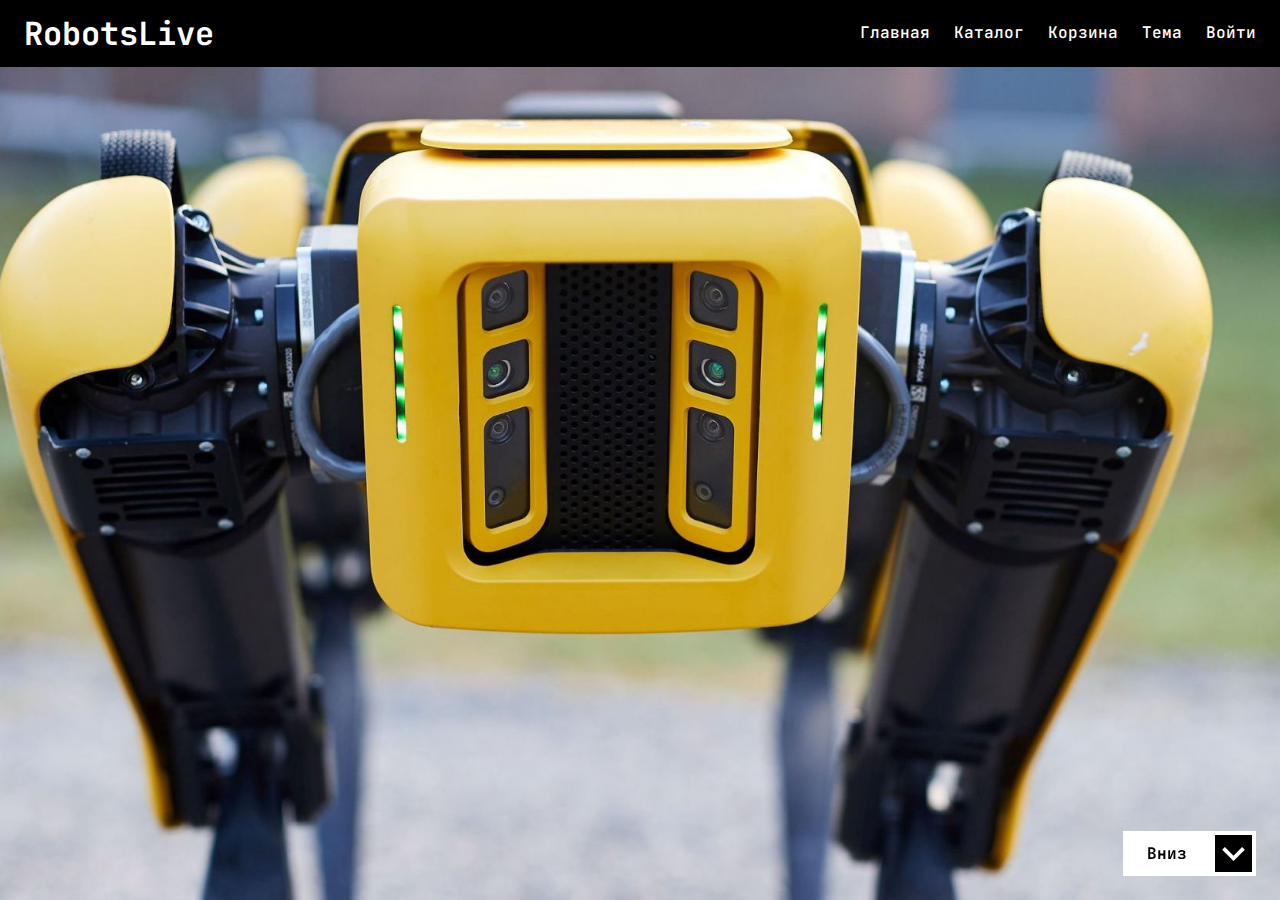
==== index.html @ 4afeef81 "включение sw" ====
<!DOCTYPE html>
<html lang="ru">

<head>
	<meta charset="UTF-8" />
	<meta http-equiv="X-UA-Compatible" content="IE=edge" />
	<meta name="viewport" content="width=device-width, user-scalable=no initial-scale=1" />
	<title>RobotsLive</title>
	<!-- Set icon -->
	<link rel="apple-touch-icon" sizes="57x57" href="/access/config/apple-icon-57x57.png">
	<link rel="apple-touch-icon" sizes="60x60" href="/access/config/apple-icon-60x60.png">
	<link rel="apple-touch-icon" sizes="72x72" href="/access/config/apple-icon-72x72.png">
	<link rel="apple-touch-icon" sizes="76x76" href="/access/config/apple-icon-76x76.png">
	<link rel="apple-touch-icon" sizes="114x114" href="/access/config/apple-icon-114x114.png">
	<link rel="apple-touch-icon" sizes="120x120" href="/access/config/apple-icon-120x120.png">
	<link rel="apple-touch-icon" sizes="144x144" href="/access/config/apple-icon-144x144.png">
	<link rel="apple-touch-icon" sizes="152x152" href="/access/config/apple-icon-152x152.png">
	<link rel="apple-touch-icon" sizes="180x180" href="/access/config/apple-icon-180x180.png">
	<link rel="icon" type="image/png" sizes="192x192" href="/access/config/android-icon-192x192.png">
	<link rel="icon" type="image/png" sizes="32x32" href="/access/config/favicon-32x32.png">
	<link rel="icon" type="image/png" sizes="96x96" href="/access/config/favicon-96x96.png">
	<link rel="icon" type="image/png" sizes="16x16" href="/access/config/favicon-16x16.png">
	<!-- Set theme and manifest -->
	<link rel="manifest" href="/access/config/manifest.json">
	<meta name="msapplication-TileColor" content="#ffffff">
	<meta name="msapplication-TileImage" content="/access/config/ms-icon-144x144.png">
	<meta name="theme-color" content="#000000">
	<!-- Set style -->
	<link rel="stylesheet" href="/access/css/main.css" />
</head>

<body id="bodybox" class="style-text night-theme one-color">
	<div class="header one-color flat-block">
		<h1 class="high-text two-color">RobotsLive</h1>
		<img id="nav-btn" class="nav-btn" src="/access/icon/nav-burger.svg" />
		<div id="nav-menu" class="nav nav-close transition">
			<a class="a-text two-color" href="/">
				<p class="norm-text">Главная</p>
			</a>
			<a class="a-text two-color" href="/catalog.html">
				<p class="norm-text">Каталог</p>
			</a>
			<a class="a-text two-color" href="/basket.html">
				<p class="norm-text">Корзина</p>
			</a>
			<div id="toggle-theme" class="a-text two-color">
				<p class="norm-text">Тема</p>
			</div>
			<a class="a-text two-color" href="#">
				<p class="norm-text">Войти</p>
			</a>
		</div>
	</div>
	<div class="main">
		<div class="content scroll-align-start scroll-snap-main">
			<div class="banner filling-block scroll-align-start">
				<img class="banner-img" src="/access/img/banner1.jpg" />
				<div class="banner-content norm-block">
					<div class="btn-with-icon one-root-color">
						<div class="btn-place-text two-root-color">
							<p class="btn-text one-root-color">Вниз</p>
						</div>
						<div class="btn-place-icon one-root-color">
							<div class="btn-icon-border two-root-color"></div>
							<img class="btn-icon" src="/access/icon/arrow-down.svg" />
						</div>
					</div>
				</div>
			</div>
			<div class="container-limit filling-block flex-block-column norm-block scroll-align-start">
				<p class="high-text two-color">Встречайте</p>
				<p class="norm-text two-color">
					В нашей повседневной жизни тратится много времени на рутину, но есть способ этого избежать и
					сохранить своё время!
				</p>
				<p class="norm-text two-color">
					Роботы могуть помочь в большом спектре задач и выполнить их на лучшем уровне!
				</p>
				<p class="norm-text two-color">
					Мы ценим вашу любовь ❤ и поэтому поставляем вам только качественных роботов и только качественные
					комплектующие!
				</p>
			</div>
		</div>
		<div class="footer norm-block scroll-align-start">
			<div class="list-column">
				<h1 class="high-text two-color">Контакты</h1>
				<div class="list-column indent">
					<a class="a-text two-color" href="#">
						<p class="norm-text">Телефон</p>
					</a>
					<a class="a-text two-color" href="#">
						<p class="norm-text indent">Эл.почта</p>
					</a>
					<a class="a-text two-color" href="#">
						<p class="norm-text indent">Соцсети</p>
					</a>
					<a class="a-text two-color" href="#">
						<p class="norm-text indent">Адрес</p>
					</a>
				</div>
			</div>
			<div class="list-column">
				<div class="high-text two-color">Покупателю</div>
				<div class="list-column indent">
					<a class="a-text two-color" href="#">
						<p class="norm-text">Соглашение</p>
					</a>
					<a class="a-text two-color" href="#">
						<p class="norm-text indent">Доставка</p>
					</a>
					<a class="a-text two-color" href="#">
						<p class="norm-text indent">Оплата</p>
					</a>
				</div>
			</div>
			<div class="list-column">
				<div class="high-text two-color">О нас</div>
				<div class="list-column indent">
					<a class="a-text two-color" href="#">
						<p class="norm-text">О компании</p>
					</a>
					<a class="a-text two-color" href="#">
						<p class="norm-text indent">Партнёры</p>
					</a>
					<a class="a-text two-color" href="#">
						<p class="norm-text indent">Блог</p>
					</a>
				</div>
			</div>
		</div>
	</div>
	<script src="/access/js/main.js"></script>
	<script src="/access/js/resize-view.js"></script>
	<script src="/access/js/nav-menu.js"></script>
	<script src="/access/js/toggle-theme.js"></script>
</body>

</html>
---- access/css/main.css ----
@charset "utf-8";
@import "fonts.css";

@import "var.css";

@import "normalise.css";

@import "global-params.css";
@import "params.css";

@import "skelet.css";
@import "elements.css";

@import "media-query.css";
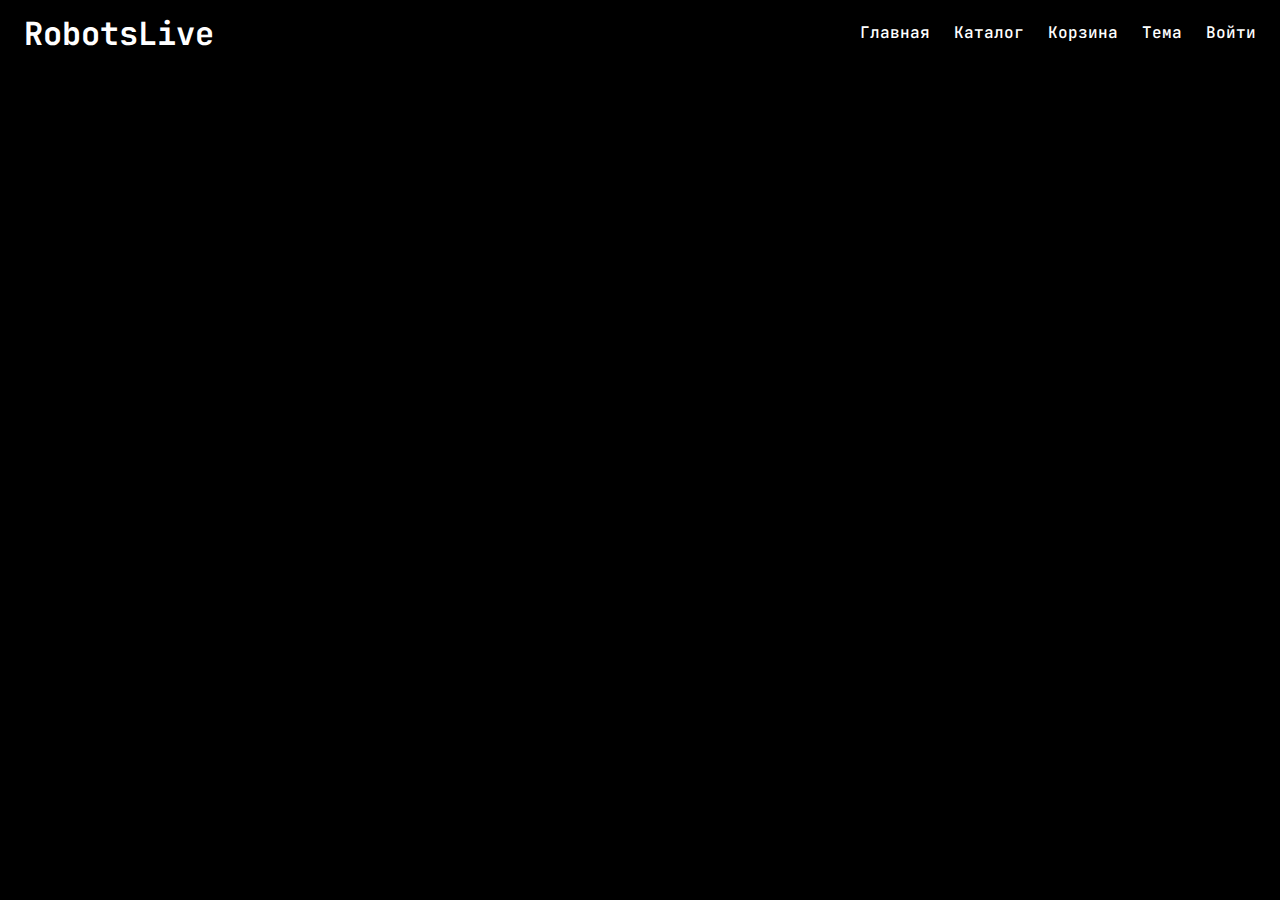
==== commit 102a6de7: "Настройка шаблонизатора и переделка под spa" ====
--- a/index.html
+++ b/index.html
@@ -7,125 +7,102 @@
 	<meta name="viewport" content="width=device-width, user-scalable=no initial-scale=1" />
 	<title>RobotsLive</title>
 	<!-- Set icon -->
-	<link rel="apple-touch-icon" sizes="57x57" href="/access/config/apple-icon-57x57.png">
-	<link rel="apple-touch-icon" sizes="60x60" href="/access/config/apple-icon-60x60.png">
-	<link rel="apple-touch-icon" sizes="72x72" href="/access/config/apple-icon-72x72.png">
-	<link rel="apple-touch-icon" sizes="76x76" href="/access/config/apple-icon-76x76.png">
-	<link rel="apple-touch-icon" sizes="114x114" href="/access/config/apple-icon-114x114.png">
-	<link rel="apple-touch-icon" sizes="120x120" href="/access/config/apple-icon-120x120.png">
-	<link rel="apple-touch-icon" sizes="144x144" href="/access/config/apple-icon-144x144.png">
-	<link rel="apple-touch-icon" sizes="152x152" href="/access/config/apple-icon-152x152.png">
-	<link rel="apple-touch-icon" sizes="180x180" href="/access/config/apple-icon-180x180.png">
-	<link rel="icon" type="image/png" sizes="192x192" href="/access/config/android-icon-192x192.png">
-	<link rel="icon" type="image/png" sizes="32x32" href="/access/config/favicon-32x32.png">
-	<link rel="icon" type="image/png" sizes="96x96" href="/access/config/favicon-96x96.png">
-	<link rel="icon" type="image/png" sizes="16x16" href="/access/config/favicon-16x16.png">
+	<link rel="apple-touch-icon" sizes="57x57" href="/access/config/apple-icon-57x57.png" />
+	<link rel="apple-touch-icon" sizes="60x60" href="/access/config/apple-icon-60x60.png" />
+	<link rel="apple-touch-icon" sizes="72x72" href="/access/config/apple-icon-72x72.png" />
+	<link rel="apple-touch-icon" sizes="76x76" href="/access/config/apple-icon-76x76.png" />
+	<link rel="apple-touch-icon" sizes="114x114" href="/access/config/apple-icon-114x114.png" />
+	<link rel="apple-touch-icon" sizes="120x120" href="/access/config/apple-icon-120x120.png" />
+	<link rel="apple-touch-icon" sizes="144x144" href="/access/config/apple-icon-144x144.png" />
+	<link rel="apple-touch-icon" sizes="152x152" href="/access/config/apple-icon-152x152.png" />
+	<link rel="apple-touch-icon" sizes="180x180" href="/access/config/apple-icon-180x180.png" />
+	<link rel="icon" type="image/png" sizes="192x192" href="/access/config/android-icon-192x192.png" />
+	<link rel="icon" type="image/png" sizes="32x32" href="/access/config/favicon-32x32.png" />
+	<link rel="icon" type="image/png" sizes="96x96" href="/access/config/favicon-96x96.png" />
+	<link rel="icon" type="image/png" sizes="16x16" href="/access/config/favicon-16x16.png" />
 	<!-- Set theme and manifest -->
-	<link rel="manifest" href="/access/config/manifest.json">
-	<meta name="msapplication-TileColor" content="#ffffff">
-	<meta name="msapplication-TileImage" content="/access/config/ms-icon-144x144.png">
-	<meta name="theme-color" content="#000000">
+	<link rel="manifest" href="/access/config/manifest.json" />
+	<meta name="msapplication-TileColor" content="#ffffff" />
+	<meta name="msapplication-TileImage" content="/access/config/ms-icon-144x144.png" />
+	<meta name="theme-color" content="#000000" />
 	<!-- Set style -->
 	<link rel="stylesheet" href="/access/css/main.css" />
+	<script defer src="/access/js/xhr.js"></script>
+	<script defer src="/access/js/loader.js"></script>
 </head>
 
-<body id="bodybox" class="style-text night-theme one-color">
-	<div class="header one-color flat-block">
-		<h1 class="high-text two-color">RobotsLive</h1>
-		<img id="nav-btn" class="nav-btn" src="/access/icon/nav-burger.svg" />
-		<div id="nav-menu" class="nav nav-close transition">
-			<a class="a-text two-color" href="/">
-				<p class="norm-text">Главная</p>
-			</a>
-			<a class="a-text two-color" href="/catalog.html">
-				<p class="norm-text">Каталог</p>
-			</a>
-			<a class="a-text two-color" href="/basket.html">
-				<p class="norm-text">Корзина</p>
-			</a>
-			<div id="toggle-theme" class="a-text two-color">
-				<p class="norm-text">Тема</p>
+<body>
+	<div id="bodybox" class="wrapper style-text night-theme one-color">
+		<div class="header one-color flat-block">
+			<h1 class="high-text two-color">RobotsLive</h1>
+			<img id="nav-btn" class="nav-btn" src="/access/icon/nav-burger.svg" />
+			<div id="nav-menu" class="nav nav-close transition">
+				<a class="a-text two-color spec-a" href="/">
+					<p class="norm-text">Главная</p>
+				</a>
+				<a class="a-text two-color spec-a" href="/catalog/">
+					<p class="norm-text">Каталог</p>
+				</a>
+				<a class="a-text two-color spec-a" href="/basket/">
+					<p class="norm-text">Корзина</p>
+				</a>
+				<div id="toggle-theme" class="a-text two-color">
+					<p class="norm-text">Тема</p>
+				</div>
+				<a class="a-text two-color spec-a" href="#">
+					<p class="norm-text">Войти</p>
+				</a>
 			</div>
-			<a class="a-text two-color" href="#">
-				<p class="norm-text">Войти</p>
-			</a>
 		</div>
-	</div>
-	<div class="main">
-		<div class="content scroll-align-start scroll-snap-main">
-			<div class="banner filling-block scroll-align-start">
-				<img class="banner-img" src="/access/img/banner1.jpg" />
-				<div class="banner-content norm-block">
-					<div class="btn-with-icon one-root-color">
-						<div class="btn-place-text two-root-color">
-							<p class="btn-text one-root-color">Вниз</p>
-						</div>
-						<div class="btn-place-icon one-root-color">
-							<div class="btn-icon-border two-root-color"></div>
-							<img class="btn-icon" src="/access/icon/arrow-down.svg" />
-						</div>
+		<div class="main">
+			<div id="content" class="content scroll-align-start scroll-snap-main">
+				
+			</div>
+			<div class="footer norm-block scroll-align-start">
+				<div class="list-column">
+					<h1 class="high-text two-color">Контакты</h1>
+					<div class="list-column indent">
+						<a class="a-text two-color" href="#">
+							<p class="norm-text">Телефон</p>
+						</a>
+						<a class="a-text two-color" href="#">
+							<p class="norm-text indent">Эл.почта</p>
+						</a>
+						<a class="a-text two-color" href="#">
+							<p class="norm-text indent">Соцсети</p>
+						</a>
+						<a class="a-text two-color" href="#">
+							<p class="norm-text indent">Адрес</p>
+						</a>
 					</div>
 				</div>
-			</div>
-			<div class="container-limit filling-block flex-block-column norm-block scroll-align-start">
-				<p class="high-text two-color">Встречайте</p>
-				<p class="norm-text two-color">
-					В нашей повседневной жизни тратится много времени на рутину, но есть способ этого избежать и
-					сохранить своё время!
-				</p>
-				<p class="norm-text two-color">
-					Роботы могуть помочь в большом спектре задач и выполнить их на лучшем уровне!
-				</p>
-				<p class="norm-text two-color">
-					Мы ценим вашу любовь ❤ и поэтому поставляем вам только качественных роботов и только качественные
-					комплектующие!
-				</p>
-			</div>
-		</div>
-		<div class="footer norm-block scroll-align-start">
-			<div class="list-column">
-				<h1 class="high-text two-color">Контакты</h1>
-				<div class="list-column indent">
-					<a class="a-text two-color" href="#">
-						<p class="norm-text">Телефон</p>
-					</a>
-					<a class="a-text two-color" href="#">
-						<p class="norm-text indent">Эл.почта</p>
-					</a>
-					<a class="a-text two-color" href="#">
-						<p class="norm-text indent">Соцсети</p>
-					</a>
-					<a class="a-text two-color" href="#">
-						<p class="norm-text indent">Адрес</p>
-					</a>
+				<div class="list-column">
+					<div class="high-text two-color">Покупателю</div>
+					<div class="list-column indent">
+						<a class="a-text two-color" href="#">
+							<p class="norm-text">Соглашение</p>
+						</a>
+						<a class="a-text two-color" href="#">
+							<p class="norm-text indent">Доставка</p>
+						</a>
+						<a class="a-text two-color" href="#">
+							<p class="norm-text indent">Оплата</p>
+						</a>
+					</div>
 				</div>
-			</div>
-			<div class="list-column">
-				<div class="high-text two-color">Покупателю</div>
-				<div class="list-column indent">
-					<a class="a-text two-color" href="#">
-						<p class="norm-text">Соглашение</p>
-					</a>
-					<a class="a-text two-color" href="#">
-						<p class="norm-text indent">Доставка</p>
-					</a>
-					<a class="a-text two-color" href="#">
-						<p class="norm-text indent">Оплата</p>
-					</a>
-				</div>
-			</div>
-			<div class="list-column">
-				<div class="high-text two-color">О нас</div>
-				<div class="list-column indent">
-					<a class="a-text two-color" href="#">
-						<p class="norm-text">О компании</p>
-					</a>
-					<a class="a-text two-color" href="#">
-						<p class="norm-text indent">Партнёры</p>
-					</a>
-					<a class="a-text two-color" href="#">
-						<p class="norm-text indent">Блог</p>
-					</a>
+				<div class="list-column">
+					<div class="high-text two-color">О нас</div>
+					<div class="list-column indent">
+						<a class="a-text two-color" href="#">
+							<p class="norm-text">О компании</p>
+						</a>
+						<a class="a-text two-color" href="#">
+							<p class="norm-text indent">Партнёры</p>
+						</a>
+						<a class="a-text two-color" href="#">
+							<p class="norm-text indent">Блог</p>
+						</a>
+					</div>
 				</div>
 			</div>
 		</div>
